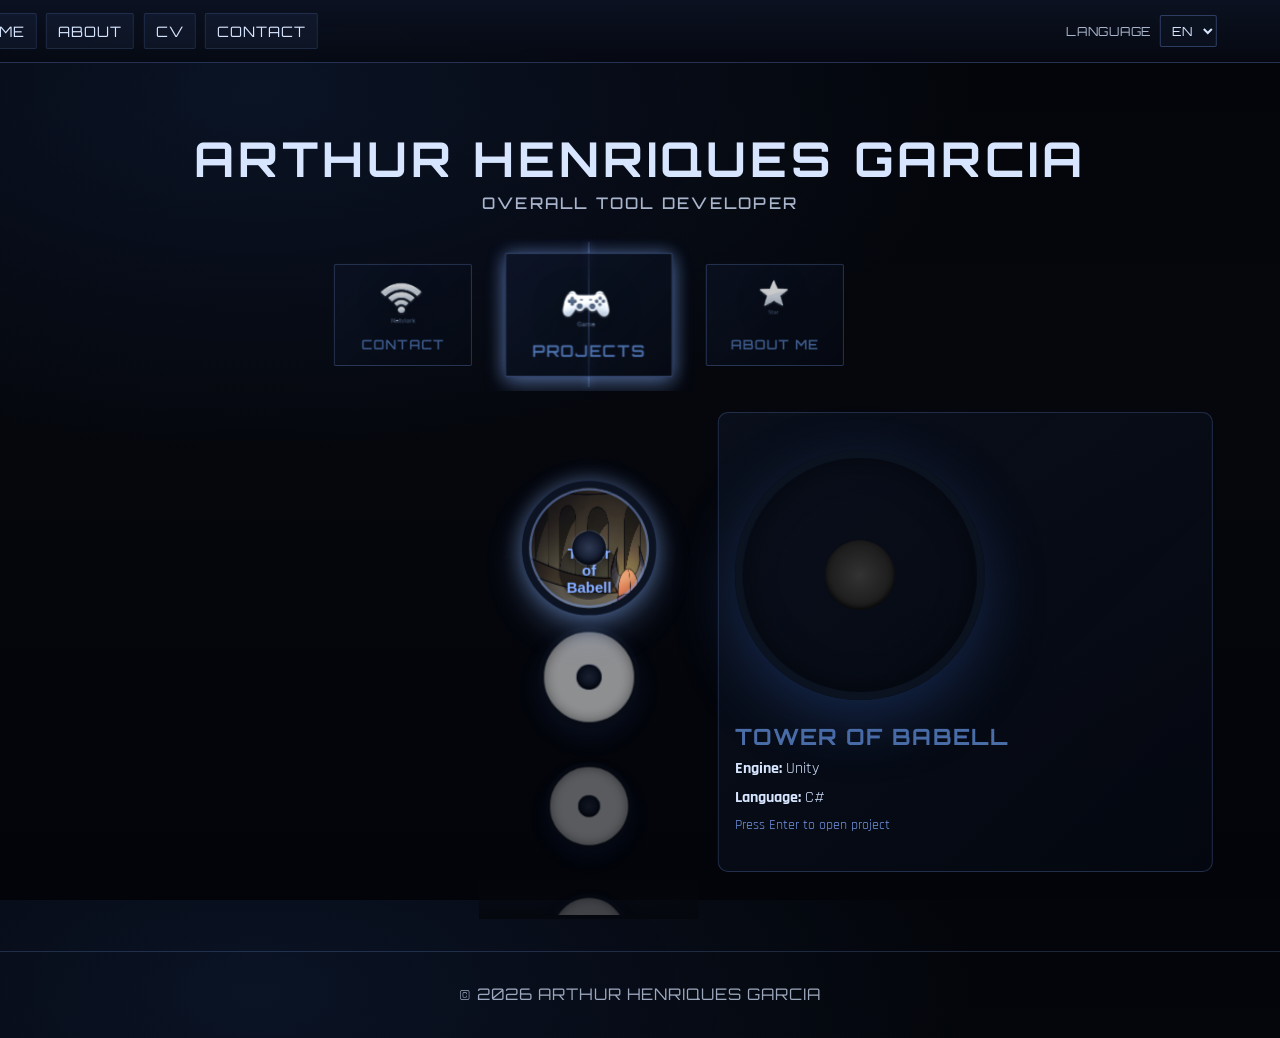
==== Index.html @ 670e203c "Add XMB portfolio site with pages & assets Add initial portfolio site scaffold implementing an XMB-s" ====
<!doctype html>
	<html lang="en">
	<head>
		<meta charset="utf-8">
		<meta name="viewport" content="width=device-width, initial-scale=1">
		<title>Portfolio - Arthur Henriques Garcia</title>
		<link rel="stylesheet" href="styles.css">
	</head>
	<body>
		<nav class="navbar" aria-label="Site menu">
			<div class="nav-container">
				<button class="burger-menu" id="burgerBtn" aria-label="Toggle menu" aria-expanded="false" aria-controls="navMenu">
					<span></span><span></span><span></span>
				</button>
				<ul class="nav-menu" id="navMenu">
					<li><a href="Index.html">Home</a></li>
					<li><a href="about.html">About Me</a></li>
					<li><a href="cv.html">CV</a></li>
					<li><a href="contact.html">Contact</a></li>
				</ul>
			</div>
		</nav>

		<main id="homeView">
			<header class="hero">
				<h1 class="name">Arthur Henriques Garcia</h1>
				<p class="role">Overall Tool developer</p>
			</header>

			<section class="xmb-shell" id="xmbShell" aria-label="XMB Navigation">
				<div class="xmb-ribbon" id="xmbRibbon" role="tablist" aria-label="Main Sections">
					<button id="tab-projects" class="xmb-section-tile" data-section="projects" type="button" role="tab" aria-selected="true" aria-controls="panel-projects" tabindex="0">
						<span class="xmb-icon" aria-hidden="true">
							<img class="xmb-icon-media xmb-icon-media--wide xmb-icon-media--project-left" src="TabIcon/Main/Project%20main.png" alt="">
						</span>
						<span class="xmb-title">Projects</span>
					</button>
					<button id="tab-about" class="xmb-section-tile" data-section="about" type="button" role="tab" aria-selected="false" aria-controls="panel-about" tabindex="-1">
						<span class="xmb-icon" aria-hidden="true">
							<img class="xmb-icon-media" src="TabIcon/Icon/About%20me%20Icon.png" alt="">
						</span>
						<span class="xmb-title">About Me</span>
					</button>
					<button id="tab-cv" class="xmb-section-tile" data-section="cv" type="button" role="tab" aria-selected="false" aria-controls="panel-cv" tabindex="-1">
						<span class="xmb-icon" aria-hidden="true">
							<img class="xmb-icon-media" src="TabIcon/Icon/CV%20icon.png" alt="">
						</span>
						<span class="xmb-title">CV</span>
					</button>
					<button id="tab-contact" class="xmb-section-tile" data-section="contact" type="button" role="tab" aria-selected="false" aria-controls="panel-contact" tabindex="-1">
						<span class="xmb-icon" aria-hidden="true">
							<img class="xmb-icon-media xmb-icon-media--contact-left" src="TabIcon/Icon/Contact%20me%20Icon.png" alt="">
						</span>
						<span class="xmb-title">Contact</span>
					</button>
				</div>

				<div class="xmb-panels" id="xmbPanels">
					<section id="panel-projects" class="xmb-panel" data-panel="projects" role="tabpanel" aria-labelledby="tab-projects" aria-hidden="false">
						<div class="xmb-projects-layout">
							<section class="project-selector" aria-label="Project selector">
								<div class="selector-grid" id="selectorGrid" role="list" aria-label="Project disks">
									<button class="project-selector-box" type="button" role="listitem" tabindex="0" data-project="0" data-name="Tower of Babell" data-img="https://via.placeholder.com/300x300/16a34a/000000?text=Tower+of+Babell" data-engine="Unity" data-language="C#" aria-label="Tower of Babell project" style="background-image:url('Background/M4BO_Startscreen.png');background-size:calc(98% + 5px) 118%;background-repeat:no-repeat;background-position:center;"><span class="box-label">Tower of Babell</span></button>
									<button class="project-selector-box" type="button" role="listitem" tabindex="-1" data-project="1" data-name="Arthurs Playground" data-img="https://via.placeholder.com/300x300/16a34a/000000?text=Playground" data-engine="Unity" data-language="C#" aria-label="Arthurs Playground project" style="background-image:url('https://via.placeholder.com/300x300/16a34a/000000?text=Playground')"><span class="box-label">Arthurs Playground</span></button>
									<button class="project-selector-box" type="button" role="listitem" tabindex="-1" data-project="2" data-name="TowerDefense" data-img="https://via.placeholder.com/300x300/16a34a/000000?text=TowerDefense" data-engine="Unity" data-language="C#" aria-label="TowerDefense project" style="background-image:url('https://via.placeholder.com/300x300/16a34a/000000?text=TowerDefense')"><span class="box-label">TowerDefense</span></button>
									<button class="project-selector-box" type="button" role="listitem" tabindex="-1" data-project="3" data-name="Godot game" data-img="https://via.placeholder.com/300x300/16a34a/000000?text=Godot" data-engine="Godot" data-language="GDScript" aria-label="Godot game project" style="background-image:url('https://via.placeholder.com/300x300/16a34a/000000?text=Godot')"><span class="box-label">Godot game</span></button>
									<button class="project-selector-box" type="button" role="listitem" tabindex="-1" data-project="4" data-name="Small C++ games" data-img="https://via.placeholder.com/300x300/16a34a/000000?text=C++" data-engine="Custom" data-language="C++" aria-label="Small C++ games project" style="background-image:url('https://via.placeholder.com/300x300/16a34a/000000?text=C++')"><span class="box-label">Small C++ games</span></button>
									<button class="project-selector-box" type="button" role="listitem" tabindex="-1" data-project="5" data-name="Fractured" data-img="https://via.placeholder.com/300x300/16a34a/000000?text=Fractured" data-engine="Unity" data-language="C#" aria-label="Fractured project" style="background-image:url('https://via.placeholder.com/300x300/16a34a/000000?text=Fractured')"><span class="box-label">Fractured</span></button>
									<button class="project-selector-box" type="button" role="listitem" tabindex="-1" data-project="6" data-name="Roguelike Action Platformer" data-img="https://via.placeholder.com/300x300/16a34a/000000?text=Roguelike" data-engine="Unity" data-language="C#" aria-label="Roguelike Action Platformer project" style="background-image:url('https://via.placeholder.com/300x300/16a34a/000000?text=Roguelike')"><span class="box-label">Roguelike Platformer</span></button>
									<button class="project-selector-box" type="button" role="listitem" tabindex="-1" data-project="7" data-name="Vertical Slice" data-img="https://via.placeholder.com/300x300/16a34a/000000?text=Vertical+Slice" data-engine="Unity" data-language="C#" aria-label="Vertical Slice project" style="background-image:url('https://via.placeholder.com/300x300/16a34a/000000?text=Vertical+Slice')"><span class="box-label">Vertical Slice</span></button>
								</div>
							</section>

							<div class="main-display" id="mainDisplay" aria-live="polite">
								<div class="display-content" id="displayContent"></div>
							</div>
						</div>
					</section>

					<section id="panel-about" class="xmb-panel" data-panel="about" role="tabpanel" aria-labelledby="tab-about" aria-hidden="true">
						<div class="xmb-page-layout">
							<div class="xmb-page-icon-wrap">
								<img class="xmb-page-icon xmb-page-icon--wide xmb-page-icon--about-left" src="TabIcon/Main/About%20me%20main.png" alt="About Me icon">
							</div>
							<div class="xmb-page-content xmb-info-card panel-scroll" tabindex="-1" data-source="about.html" data-source-root=".about-section">
								<p>Loading About Me…</p>
							</div>
						</div>
					</section>

					<section id="panel-cv" class="xmb-panel" data-panel="cv" role="tabpanel" aria-labelledby="tab-cv" aria-hidden="true">
						<div class="xmb-page-layout">
							<div class="xmb-page-icon-wrap">
								<img class="xmb-page-icon xmb-page-icon--wide" src="TabIcon/Main/CV%20main.png" alt="CV icon">
							</div>
							<div class="xmb-page-content xmb-info-card panel-scroll" tabindex="-1" data-source="cv.html" data-source-root=".cv-section">
								<p>Loading CV…</p>
							</div>
						</div>
					</section>

					<section id="panel-contact" class="xmb-panel" data-panel="contact" role="tabpanel" aria-labelledby="tab-contact" aria-hidden="true">
						<div class="xmb-page-layout">
							<div class="xmb-page-icon-wrap">
								<img class="xmb-page-icon" src="TabIcon/Main/Contact%20me%20main.png" alt="Contact icon">
							</div>
							<div class="xmb-page-content xmb-info-card panel-scroll" tabindex="-1" data-source="contact.html" data-source-root=".contact-section">
								<p>Loading Contact…</p>
							</div>
						</div>
					</section>
				</div>
			</section>

			<div id="xmbLive" class="sr-only" aria-live="polite"></div>
		</main>

		<footer class="footer">© <span id="year"></span> Arthur Henriques Garcia</footer>

		<noscript>
			<style>
				.xmb-panel{display:block!important;opacity:1!important;transform:none!important}
			</style>
		</noscript>

		<script src="js/site-shell.js"></script>
		<script src="xmb.js"></script>
	</body>
	</html>
---- styles.css ----
@import url('https://fonts.googleapis.com/css2?family=Orbitron:wght@500;600;700&family=Rajdhani:wght@400;500;600;700&display=swap');

:root{
	--xmb-bg:#05070d;
	--xmb-card:#0b1220;
	--xmb-accent:#4b6ea8;
	--xmb-accent-2:#81a8ff;
	--xmb-text:#d7e5ff;
	--xmb-text-dim:rgba(215,229,255,0.78);
	--xmb-font-family:'Rajdhani', 'Segoe UI', Tahoma, Verdana, sans-serif;
	--xmb-display-font:'Orbitron', 'Rajdhani', 'Segoe UI', Tahoma, Verdana, sans-serif;

	--xmb-space-1:0.4rem;
	--xmb-space-2:0.75rem;
	--xmb-space-3:1rem;
	--xmb-space-4:1.5rem;
	--xmb-space-5:2rem;

	--xmb-duration-fast:180ms;
	--xmb-duration:360ms;
	--xmb-duration-slow:440ms;
	--xmb-ease:cubic-bezier(0.22, 0.61, 0.36, 1);

	--xmb-scale-idle:0.9;
	--xmb-scale-near:0.98;
	--xmb-scale-focus:1.12;
	--xmb-project-scale-idle:0.88;
	--xmb-project-scale-near:0.98;
	--xmb-project-scale-focus:1.2;

	--xmb-ribbon-item:150px;
	--xmb-ribbon-edge:24%;
	--xmb-project-size:112px;
	--xmb-project-column:220px;
	--xmb-project-gap:0.6rem;
	--xmb-edge-fade-size:44px;
}

*{box-sizing:border-box}
html,body{height:100%}
body{
	margin:0;
	font-family:var(--xmb-font-family);
	background:radial-gradient(1200px 600px at 20% 10%, rgba(34,64,122,0.24), transparent 60%), linear-gradient(180deg,#03050a 0%, #05070d 45%, #02040a 100%);
	color:var(--xmb-text);
	-webkit-font-smoothing:antialiased;
	padding-top:96px;
}

.sr-only{
	position:absolute;
	width:1px;
	height:1px;
	padding:0;
	margin:-1px;
	overflow:hidden;
	clip:rect(0,0,0,0);
	white-space:nowrap;
	border:0;
}

.navbar{
	position:fixed;
	top:0;
	left:0;
	right:0;
	z-index:1000;
	background:linear-gradient(180deg, rgba(12,18,34,0.96), rgba(6,9,18,0.92));
	backdrop-filter:blur(6px);
	border-bottom:1px solid rgba(129,168,255,0.22);
}
.nav-container{
	max-width:1200px;
	margin:0 auto;
	padding:0.8rem 1rem;
	display:flex;
	align-items:center;
	justify-content:space-between;
	gap:var(--xmb-space-3);
}
.burger-menu{
	display:none;
	flex-direction:column;
	gap:0.3rem;
	padding:0.45rem;
	border:none;
	background:transparent;
	cursor:pointer;
}
.burger-menu span{
	width:25px;
	height:2px;
	background:var(--xmb-accent);
	transition:transform var(--xmb-duration-fast) var(--xmb-ease), opacity var(--xmb-duration-fast) var(--xmb-ease);
}
.burger-menu.active span:nth-child(1){transform:translateY(7px) rotate(45deg)}
.burger-menu.active span:nth-child(2){opacity:0}
.burger-menu.active span:nth-child(3){transform:translateY(-7px) rotate(-45deg)}

.nav-menu{
	list-style:none;
	display:flex;
	gap:0.6rem;
	margin:0;
	padding:0;
}
.nav-menu a{
	display:inline-flex;
	align-items:center;
	text-decoration:none;
	color:var(--xmb-text);
	font-family:var(--xmb-display-font);
	letter-spacing:0.06em;
	text-transform:uppercase;
	padding:0.5rem 0.7rem;
	border:1px solid rgba(129,168,255,0.15);
	background:rgba(75,110,168,0.1);
	border-radius:2px;
	font-size:0.9rem;
	transition:transform var(--xmb-duration-fast) var(--xmb-ease), box-shadow var(--xmb-duration-fast) var(--xmb-ease), background var(--xmb-duration-fast) var(--xmb-ease);
}

.language-switcher{
	display:inline-flex;
	align-items:center;
	gap:0.45rem;
	margin-left:auto;
}
.language-switcher-label{
	font-family:var(--xmb-display-font);
	letter-spacing:0.06em;
	text-transform:uppercase;
	font-size:0.78rem;
	color:var(--xmb-text-dim);
}
.language-switcher-select{
	font-family:var(--xmb-display-font);
	font-size:0.78rem;
	letter-spacing:0.04em;
	text-transform:uppercase;
	color:var(--xmb-text);
	background:rgba(11,18,32,0.92);
	border:1px solid rgba(129,168,255,0.3);
	border-radius:2px;
	padding:0.38rem 0.45rem;
	outline:none;
}
.language-switcher-select:focus{
	border-color:rgba(129,168,255,0.7);
	box-shadow:0 0 0 2px rgba(129,168,255,0.25);
}
.nav-menu a:hover{
	background:rgba(75,110,168,0.28);
	box-shadow:0 0 10px rgba(129,168,255,0.35);
	transform:translateY(-1px);
}

.hero{
	text-align:center;
	padding:2rem 1rem 1.6rem;
}
.name{
	font-family:var(--xmb-display-font);
	font-size:3rem;
	letter-spacing:0.08em;
	text-transform:uppercase;
	margin:0 0 0.25rem;
}
.role{
	margin:0;
	color:var(--xmb-text-dim);
	font-family:var(--xmb-display-font);
	font-weight:500;
	letter-spacing:0.14em;
	text-transform:uppercase;
}

.xmb-shell{
	max-width:1200px;
	margin:0 auto;
	padding:0 var(--xmb-space-4) var(--xmb-space-5);
}

.xmb-ribbon{
	position:relative;
	overflow:hidden;
	overflow-y:hidden;
	padding:0;
	height:152px;
	margin:0 0 1rem;
}
.xmb-ribbon::before{
	content:'';
	position:absolute;
	left:50%;
	top:0.2rem;
	bottom:0.2rem;
	width:2px;
	transform:translateX(-50%);
	background:linear-gradient(to bottom, rgba(129,168,255,0.18), rgba(129,168,255,0.95), rgba(129,168,255,0.18));
	box-shadow:0 0 10px rgba(129,168,255,0.4);
	pointer-events:none;
	z-index:1;
}
.xmb-ribbon::-webkit-scrollbar{height:0}

.xmb-section-tile{
	position:absolute;
	left:50%;
	top:50%;
	width:var(--xmb-ribbon-item);
	transform:translate(-50%, -50%) translateX(var(--xmb-ribbon-x, 0px)) scale(var(--xmb-ribbon-scale, var(--xmb-scale-idle)));
	padding:0.9rem 0.75rem;
	border:1px solid rgba(129,168,255,0.35);
	border-radius:2px;
	background:linear-gradient(135deg, rgba(13,21,39,0.82), rgba(7,11,22,0.72));
	color:var(--xmb-text);
	display:flex;
	flex-direction:column;
	align-items:center;
	gap:0.4rem;
	cursor:pointer;
	opacity:0.86;
	transition:transform var(--xmb-duration) var(--xmb-ease), box-shadow var(--xmb-duration) var(--xmb-ease), opacity var(--xmb-duration) var(--xmb-ease), filter var(--xmb-duration) var(--xmb-ease);
	will-change:transform, opacity;
	z-index:var(--xmb-ribbon-z, 2);
}
.xmb-section-tile.is-near{--xmb-ribbon-scale:var(--xmb-scale-near);opacity:0.95}
.xmb-section-tile.is-focused{
	--xmb-ribbon-scale:var(--xmb-scale-focus);
	opacity:1;
	filter:brightness(1.06);
	box-shadow:0 8px 20px rgba(129,168,255,0.3), 0 0 16px rgba(129,168,255,0.45);
}
.xmb-icon{
	width:80px;
	height:56px;
	display:flex;
	align-items:center;
	justify-content:center;
	line-height:1;
	flex-shrink:0;
}
.xmb-icon-media{
	max-width:100%;
	max-height:100%;
	width:auto;
	height:auto;
	display:block;
	margin:0 auto;
	object-fit:contain;
	object-position:center;
	filter:drop-shadow(0 6px 14px rgba(0,0,0,0.28));
}
.xmb-icon-media--wide{
	width:100%;
	max-height:52px;
}
.xmb-icon-media--project-left{
	transform:translateX(5px);
}
.xmb-icon-media--contact-left{
	transform:translateX(-8.5px);
}
.xmb-icon-fallback{
	font-size:2rem;
	text-shadow:0 0 14px rgba(129,168,255,0.34);
}
.xmb-title{
	font-family:var(--xmb-display-font);
	font-size:0.9rem;
	color:var(--xmb-accent);
	font-weight:600;
	letter-spacing:0.08em;
	text-transform:uppercase;
}

/* High-contrast keyboard ring for accessibility */
.xmb-section-tile:focus-visible,
.project-selector-box:focus-visible,
.xmb-action:focus-visible{
	outline:2px solid var(--xmb-accent-2);
	outline-offset:2px;
}

.xmb-panels{position:relative;min-height:440px}
.xmb-panel{
	display:block;
	opacity:1;
	transform:translateY(0);
	transition:opacity var(--xmb-duration-slow) var(--xmb-ease), transform var(--xmb-duration-slow) var(--xmb-ease);
}

/* JS-enabled mode: only active panel visible; no-JS keeps stacked flow */
body.js-enabled .xmb-panel{
	display:none;
	opacity:0;
	transform:translateY(10px);
	pointer-events:none;
}
body.js-enabled .xmb-panel.is-active{
	display:block;
	opacity:1;
	transform:translateY(0);
	pointer-events:auto;
}

.xmb-projects-layout{
	display:grid;
	grid-template-columns:minmax(320px, 1fr) var(--xmb-project-column) minmax(320px, 1fr);
	align-items:start;
	gap:1.2rem;
	padding-top:0.35rem;
}

.project-selector{
	grid-column:2;
	width:var(--xmb-project-column);
	max-width:var(--xmb-project-column);
	min-width:var(--xmb-project-column);
	overflow:hidden;
	padding:0.2rem 0;
	position:relative;
}
.selector-grid{
	display:flex;
	flex-direction:column;
	gap:var(--xmb-project-gap);
	height:500px;
	overflow-y:auto;
	overflow-x:hidden;
	scrollbar-width:none;
	scroll-behavior:smooth;
	padding:35% 0.4rem;
}
.selector-grid::-webkit-scrollbar{width:0}

/* Edge fade cues: hidden at boundaries by JS class toggles */
.project-selector::before,
.project-selector::after{
	content:'';
	position:absolute;
	left:0;
	right:0;
	height:var(--xmb-edge-fade-size);
	pointer-events:none;
	z-index:4;
	opacity:1;
	transition:opacity var(--xmb-duration-fast) var(--xmb-ease);
}
.project-selector::before{
	top:0;
	background:linear-gradient(to bottom, rgba(5,7,13,0.95), rgba(5,7,13,0));
}
.project-selector::after{
	bottom:0;
	background:linear-gradient(to top, rgba(5,7,13,0.95), rgba(5,7,13,0));
}
.project-selector.at-start::before{opacity:0}
.project-selector.at-end::after{opacity:0}

.project-selector-box{
	width:var(--xmb-project-size);
	height:var(--xmb-project-size);
	aspect-ratio:1 / 1;
	flex:0 0 var(--xmb-project-size);
	border:6px solid #0b1220;
	border-radius:50%;
	align-self:center;
	background-size:cover;
	background-position:center;
	cursor:pointer;
	transform:translate3d(var(--xmb-shift-x, 0), var(--xmb-shift-y, 0), 0) scale(var(--xmb-scale, var(--xmb-project-scale-idle)));
	filter:brightness(var(--xmb-brightness, 0.84));
	opacity:0.95;
	box-shadow:0 12px 28px rgba(50,88,170,0.22), inset 0 0 14px rgba(0,0,0,0.45);
	position:relative;
	overflow:hidden;
	transition:transform var(--xmb-duration) var(--xmb-ease), box-shadow var(--xmb-duration) var(--xmb-ease), filter var(--xmb-duration) var(--xmb-ease), opacity var(--xmb-duration) var(--xmb-ease);
	will-change:transform, opacity;
}
.project-selector-box.is-near{
	--xmb-scale:var(--xmb-project-scale-near);
	--xmb-brightness:0.95;
}
.project-selector-box.is-focused{
	--xmb-scale:var(--xmb-project-scale-focus);
	--xmb-brightness:1.08;
	opacity:1;
	box-shadow:0 14px 30px rgba(129,168,255,0.3), 0 0 18px rgba(129,168,255,0.45), inset 0 0 0 2px rgba(129,168,255,0.45), inset 0 0 14px rgba(0,0,0,0.4);
	z-index:3;
}
.project-selector-box::before{
	content:'';
	position:absolute;
	inset:0;
	background:rgba(75,110,168,0.22);
	opacity:0;
	transition:opacity var(--xmb-duration-fast) var(--xmb-ease);
}
.project-selector-box.is-focused::before{opacity:0.42}
.project-selector-box::after{
	content:'';
	position:absolute;
	left:50%;
	top:50%;
	transform:translate(-50%, -50%);
	width:28%;
	height:28%;
	border-radius:50%;
	background:radial-gradient(circle,#2c364d 0%,#0f1628 65%,#070c18 100%);
	box-shadow:inset 0 -2px 4px rgba(0,0,0,0.75), 0 0 0 1px rgba(129,168,255,0.2);
	z-index:2;
	pointer-events:none;
}
.box-label{
	position:absolute;
	left:50%;
	bottom:0.45rem;
	transform:translateX(-50%);
	font-size:0.78rem;
	font-weight:600;
	padding:0.15rem 0.4rem;
	color:var(--xmb-accent-2);
	background:rgba(3,6,12,0.45);
	border-radius:999px;
	text-shadow:0 1px 5px rgba(0,0,0,0.9);
	opacity:0;
	transition:opacity var(--xmb-duration-fast) var(--xmb-ease);
	pointer-events:none;
}
.project-selector-box.is-focused .box-label{opacity:1}

.main-display{
	grid-column:3;
	justify-self:start;
	width:100%;
	display:flex;
	align-items:center;
	justify-content:center;
	min-height:460px;
	background:linear-gradient(135deg, rgba(11,18,32,0.78), rgba(6,10,20,0.6));
	border:1px solid rgba(129,168,255,0.22);
	border-radius:10px;
	padding:1rem;
}
.display-content{
	opacity:0;
	transition:opacity var(--xmb-duration-fast) var(--xmb-ease);
}
.display-content.show{opacity:1}

.cd-container{display:flex;justify-content:center;align-items:center;perspective:900px}
.cd-layout{display:flex;align-items:center;gap:1.4rem;flex-wrap:wrap}
.cd{
	width:250px;
	height:250px;
	border-radius:50%;
	background-size:cover;
	background-position:center;
	border:8px solid #0b1220;
	box-shadow:0 20px 60px rgba(50,88,170,0.35), inset 0 0 30px rgba(0,0,0,0.5);
	animation:diskSpinHorizontal 5.2s linear infinite;
	cursor:pointer;
	position:relative;
	transform-style:preserve-3d;
	will-change:transform;
}
.cd::after{
	content:'';
	position:absolute;
	inset:50%;
	transform:translate(-50%,-50%);
	width:70px;
	height:70px;
	border-radius:50%;
	background:radial-gradient(circle,#333 0%,#111 100%);
	box-shadow:inset 0 -2px 5px rgba(0,0,0,0.8);
}
.cd-label{margin:0;font-size:1.4rem;color:var(--xmb-accent);font-weight:700}
.cd-label{font-family:var(--xmb-display-font);letter-spacing:0.06em;text-transform:uppercase}
.cd-meta{display:flex;flex-direction:column;gap:0.5rem;min-width:220px}
.cd-detail{margin:0;color:var(--xmb-text);font-size:1rem}
.cd-hint{margin:0;color:rgba(129,168,255,0.88);font-size:0.9rem}

@keyframes diskSpinHorizontal{
	0%{transform:translateY(0) rotateX(10deg) rotateY(0deg) translateZ(6px)}
	25%{transform:translateY(-6px) rotateX(10deg) rotateY(90deg) translateZ(12px)}
	50%{transform:translateY(0) rotateX(10deg) rotateY(180deg) translateZ(6px)}
	75%{transform:translateY(-6px) rotateX(10deg) rotateY(270deg) translateZ(12px)}
	100%{transform:translateY(0) rotateX(10deg) rotateY(360deg) translateZ(6px)}
}

.xmb-info-card{
	background:linear-gradient(135deg, rgba(11,18,32,0.82), rgba(6,10,20,0.72));
	border:1px solid rgba(129,168,255,0.3);
	border-radius:4px;
	padding:var(--xmb-space-5);
	max-width:780px;
	max-height:62vh;
	margin:0 auto;
	overflow-y:auto;
	scroll-behavior:smooth;
}
.xmb-info-card::-webkit-scrollbar{width:0}
.xmb-info-card h1,
.xmb-info-card h2,
.xmb-info-card h3,
.xmb-info-card h4{
	font-family:var(--xmb-display-font);
	letter-spacing:0.05em;
	text-transform:uppercase;
}
.xmb-info-card h2{margin:0 0 0.8rem;color:var(--xmb-accent)}
.xmb-info-card p{margin:0 0 1rem;line-height:1.7;color:rgba(215,229,255,0.9)}
.xmb-page-layout{
	display:grid;
	grid-template-columns:minmax(0,1fr) 140px minmax(0,1fr);
	align-items:start;
	gap:1.2rem;
	max-width:1200px;
	margin:0 auto;
}
.xmb-page-icon-wrap{
	grid-column:2;
	flex:0 0 140px;
	display:flex;
	justify-content:center;
	align-items:center;
	padding-top:0;
}
.xmb-page-icon{
	width:148px;
	height:118px;
	display:block;
	margin:0 auto;
	border-radius:28px;
	border:4px solid rgba(11,18,32,0.95);
	object-fit:contain;
	object-position:center;
	box-shadow:0 14px 30px rgba(129,168,255,0.3), inset 0 0 0 2px rgba(129,168,255,0.35);
	background:#0b1220;
	padding:0.45rem;
}
.xmb-page-icon--wide{
	width:164px;
}
.xmb-page-icon--about-left{
	transform:translateX(-12.5px);
}
.xmb-page-content{
	grid-column:3;
	justify-self:start;
	width:min(100%, 780px);
	max-height:68vh;
}
.xmb-page-content table{width:100%}
.xmb-page-content h1,
.xmb-page-content h2,
.xmb-page-content h3{color:var(--xmb-accent)}
.xmb-page-content .page-title{
	margin:0 0 0.8rem;
	color:var(--xmb-accent-2);
	font-family:var(--xmb-display-font);
	font-size:1.85rem;
	letter-spacing:0.06em;
	text-transform:uppercase;
}
.xmb-page-content .section-subtitle{
	margin:1.6rem 0 0.65rem;
	color:var(--xmb-accent);
	font-family:var(--xmb-display-font);
	font-size:0.95rem;
	letter-spacing:0.07em;
	text-transform:uppercase;
}
.xmb-page-content .contact-form{
	display:flex;
	flex-direction:column;
	gap:0.8rem;
	margin-top:0.5rem;
}
.xmb-page-content .form-field{
	width:100%;
	padding:0.75rem;
	border-radius:6px;
	border:1px solid rgba(129,168,255,0.45);
	background:rgba(255,255,255,0.06);
	color:var(--xmb-text);
	font-family:var(--xmb-font-family);
	font-size:0.95rem;
}
.xmb-page-content .form-field::placeholder{color:rgba(215,229,255,0.62)}
.xmb-page-content .form-field:focus-visible{outline:2px solid var(--xmb-accent-2);outline-offset:2px}
.xmb-page-content .form-field--textarea{resize:vertical;min-height:118px}
.xmb-page-content .btn-primary,
.xmb-page-content .btn-secondary{
	display:inline-flex;
	align-items:center;
	justify-content:center;
	text-decoration:none;
	padding:0.7rem 1.05rem;
	border-radius:6px;
	font-family:var(--xmb-display-font);
	letter-spacing:0.06em;
	text-transform:uppercase;
	font-weight:600;
	cursor:pointer;
	transition:transform var(--xmb-duration-fast) var(--xmb-ease), box-shadow var(--xmb-duration-fast) var(--xmb-ease), opacity var(--xmb-duration-fast) var(--xmb-ease);
}
.xmb-page-content .btn-primary{
	border:none;
	color:#041225;
	background:linear-gradient(135deg,var(--xmb-accent),var(--xmb-accent-2));
}
.xmb-page-content .btn-secondary{
	border:1px solid rgba(129,168,255,0.42);
	background:rgba(75,110,168,0.2);
	color:var(--xmb-text);
}
.xmb-page-content .btn-primary:hover,
.xmb-page-content .btn-secondary:hover{
	opacity:0.92;
	transform:translateY(-1px);
	box-shadow:0 0 12px rgba(129,168,255,0.35);
}
.xmb-page-content .section-actions{margin-top:1.3rem}
.xmb-page-content .contact-links a,
.xmb-page-content .contact-content a{color:var(--xmb-accent-2)}
.xmb-action{
	display:inline-flex;
	align-items:center;
	text-decoration:none;
	font-family:var(--xmb-display-font);
	letter-spacing:0.08em;
	text-transform:uppercase;
	padding:0.65rem 1rem;
	border-radius:2px;
	background:rgba(75,110,168,0.2);
	border:1px solid rgba(129,168,255,0.35);
	color:var(--xmb-text);
	transition:transform var(--xmb-duration-fast) var(--xmb-ease), box-shadow var(--xmb-duration-fast) var(--xmb-ease), background var(--xmb-duration-fast) var(--xmb-ease);
}
.xmb-action:hover{
	background:rgba(75,110,168,0.35);
	box-shadow:0 0 12px rgba(129,168,255,0.35);
	transform:translateY(-1px);
}

.footer{
	text-align:center;
	padding:var(--xmb-space-5) var(--xmb-space-4);
	color:rgba(215,229,255,0.72);
	font-family:var(--xmb-display-font);
	letter-spacing:0.06em;
	text-transform:uppercase;
	border-top:1px solid rgba(129,168,255,0.2);
}

/* Desktop >=1200 */
@media (min-width:1200px){
	.nav-container,
	.xmb-shell{
		max-width:1360px;
	}
	.nav-container,
	.xmb-shell{
		transform:translateX(clamp(-5.8rem, -4vw, -2.8rem));
	}
	.nav-container{
		padding-left:0.75rem;
		padding-right:0.75rem;
	}
	.xmb-shell{
		padding-left:var(--xmb-space-3);
		padding-right:var(--xmb-space-3);
	}
	.xmb-ribbon{--xmb-ribbon-edge:22%}
}

/* Tablet 768-1199 */
@media (min-width:768px) and (max-width:1199px){
	:root{
		--xmb-ribbon-item:132px;
		--xmb-project-size:100px;
		--xmb-project-column:200px;
	}
	.xmb-ribbon{--xmb-ribbon-edge:15%}
	.main-display{min-height:390px}
	.cd{width:210px;height:210px}
}

/* Mobile <768 */
@media (max-width:767px){
	:root{
		--xmb-ribbon-item:112px;
		--xmb-project-size:86px;
		--xmb-project-column:170px;
	}
	body{padding-top:74px}
	.burger-menu{display:flex}
	.nav-menu{
		position:absolute;
		top:100%;
		left:0;
		right:0;
		background:rgba(6,9,18,0.98);
		border-bottom:1px solid rgba(129,168,255,0.22);
		padding:0.8rem;
		flex-direction:column;
		display:none;
	}
	.nav-menu.active{display:flex}

	.name{font-size:2.1rem}
	.xmb-shell{padding-left:var(--xmb-space-3);padding-right:var(--xmb-space-3)}
	.xmb-ribbon{
		display:flex;
		justify-content:flex-start;
		gap:0.8rem;
		overflow-x:auto;
		overflow-y:hidden;
		scroll-snap-type:x proximity;
		scrollbar-width:none;
		padding:0.8rem var(--xmb-ribbon-edge);
		height:auto;
		-webkit-overflow-scrolling:touch;
	}
	.xmb-ribbon::before{top:0.1rem;bottom:0.1rem}
	.xmb-section-tile{
		position:static;
		left:auto;
		top:auto;
		flex:0 0 var(--xmb-ribbon-item);
		scroll-snap-align:center;
		transform:scale(var(--xmb-ribbon-scale, var(--xmb-scale-idle)));
		z-index:auto;
	}
	.xmb-ribbon{--xmb-ribbon-edge:8%}
	.xmb-projects-layout{
		grid-template-columns:minmax(0, 1fr);
		justify-items:center;
		gap:0.8rem;
	}
	.project-selector{
		grid-column:1;
		width:100%;
		max-width:var(--xmb-project-column);
		min-width:0;
		margin:0 auto;
	}
	.selector-grid{
		height:340px;
		padding:20% 0.4rem;
	}
	.main-display{
		grid-column:1;
		justify-self:center;
		width:100%;
		min-height:320px;
	}
	.cd{width:150px;height:150px}
	.cd-meta{min-width:0}
	.cd-label{font-size:1.05rem}
	.cd-detail,.cd-hint{font-size:0.82rem}
	.xmb-info-card{padding:var(--xmb-space-4)}
	.xmb-page-layout{display:flex;flex-direction:column;align-items:center;gap:0.75rem}
	.xmb-icon{width:66px;height:46px}
	.xmb-icon-fallback{font-size:1.7rem}
	.xmb-page-icon,
	.xmb-page-icon--wide{width:124px;height:96px}
}

/* Very small screens: collapse to horizontal swipeable disk row */
@media (max-width:399px){
	:root{
		--xmb-ribbon-item:102px;
		--xmb-project-size:74px;
		--xmb-project-column:100%;
	}
	.xmb-projects-layout{
		grid-template-columns:minmax(0, 1fr);
		gap:0.75rem;
	}
	.project-selector{width:100%;min-width:0;padding:0.25rem 0.2rem 0.1rem}
	.selector-grid{
		flex-direction:row;
		height:auto;
		overflow-x:auto;
		overflow-y:hidden;
		padding:0.25rem 16%;
		align-items:center;
		justify-content:flex-start;
	}
	.project-selector::before,
	.project-selector::after{display:none}
	.main-display{
		grid-column:1;
		justify-self:center;
		min-height:250px;
	}
	.cd{width:126px;height:126px}
	.cd-layout{gap:0.75rem}
	.cd-label{font-size:0.95rem}
	.cd-detail,.cd-hint{font-size:0.75rem}
}

/* Respect reduced motion preference */
@media (prefers-reduced-motion: reduce){
	:root{
		--xmb-duration-fast:1ms;
		--xmb-duration:1ms;
		--xmb-duration-slow:1ms;
	}
	*{
		animation-duration:1ms !important;
		animation-iteration-count:1 !important;
		transition-duration:1ms !important;
		scroll-behavior:auto !important;
	}
}
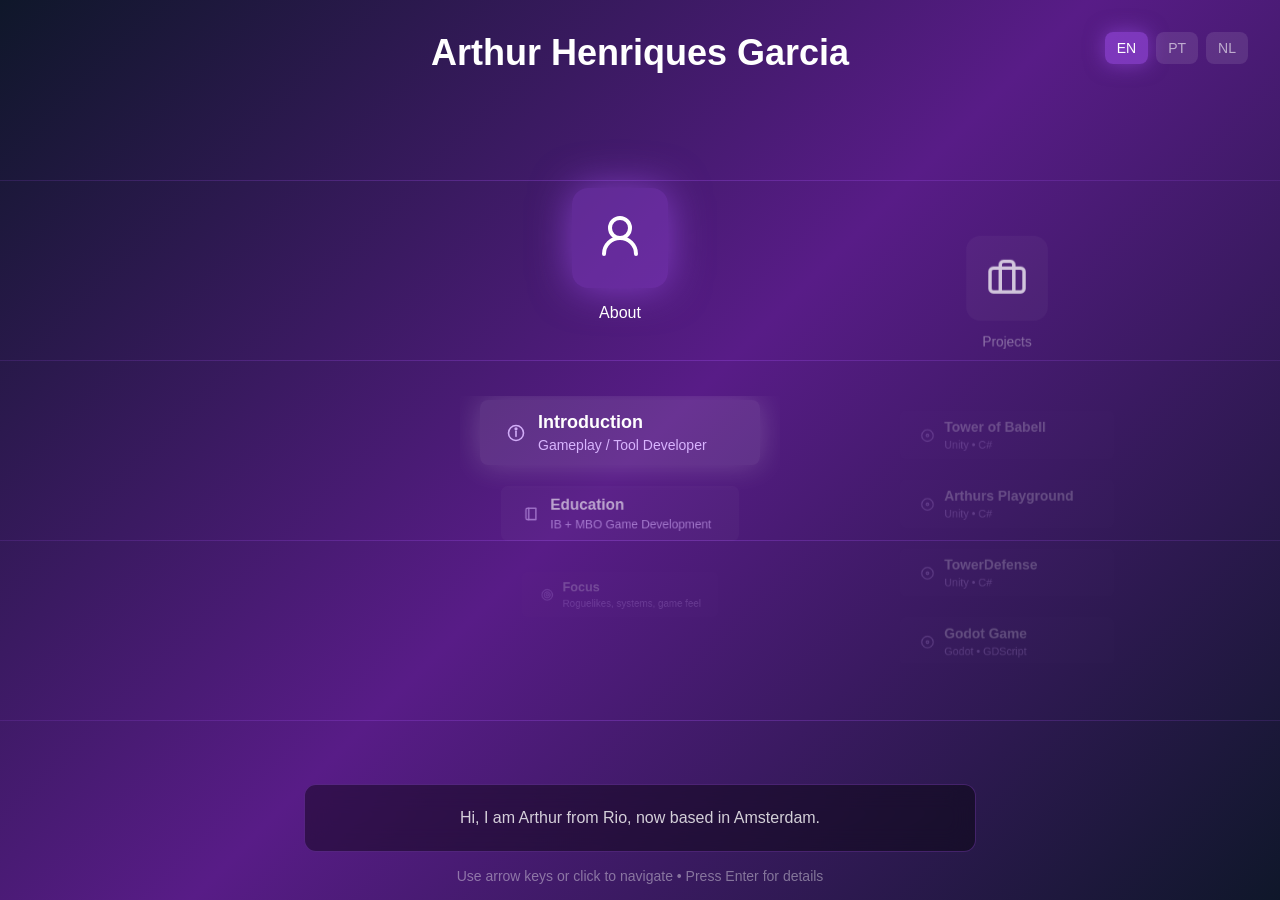
==== commit 4e482333: "Replace site with XMB portfolio skeleton Rewrite Index.html to a simplified XMB portfolio shell and " ====
--- a/Index.html
+++ b/Index.html
@@ -1,130 +1,77 @@
+<!DOCTYPE html>
+<html lang="en">
+<head>
+    <meta charset="UTF-8">
+    <meta name="viewport" content="width=device-width, initial-scale=1.0">
+    <title>XMB Portfolio</title>
+    <link rel="stylesheet" href="xmb-portfolio.css">
+</head>
+<body>
+    <!-- Wave background -->
+    <div class="wave-container">
+        <div class="wave"></div>
+        <div class="wave"></div>
+        <div class="wave"></div>
+        <div class="wave"></div>
+        <div class="wave"></div>
+    </div>
 
-	<!doctype html>
-	<html lang="en">
-	<head>
-		<meta charset="utf-8">
-		<meta name="viewport" content="width=device-width, initial-scale=1">
-		<title>Portfolio - Arthur Henriques Garcia</title>
-		<link rel="stylesheet" href="styles.css">
-	</head>
-	<body>
-		<nav class="navbar" aria-label="Site menu">
-			<div class="nav-container">
-				<button class="burger-menu" id="burgerBtn" aria-label="Toggle menu" aria-expanded="false" aria-controls="navMenu">
-					<span></span><span></span><span></span>
-				</button>
-				<ul class="nav-menu" id="navMenu">
-					<li><a href="Index.html">Home</a></li>
-					<li><a href="about.html">About Me</a></li>
-					<li><a href="cv.html">CV</a></li>
-					<li><a href="contact.html">Contact</a></li>
-				</ul>
-			</div>
-		</nav>
+    <!-- Header -->
+    <div class="header">
+        <h1 id="headerName">Arthur Henriques Garcia</h1>
+    </div>
 
-		<main id="homeView">
-			<header class="hero">
-				<h1 class="name">Arthur Henriques Garcia</h1>
-				<p class="role">Overall Tool developer</p>
-			</header>
+    <!-- Language switcher -->
+    <div class="language-switcher">
+        <button class="lang-btn active" onclick="changeLanguage('en')" data-lang="en">EN</button>
+        <button class="lang-btn" onclick="changeLanguage('pt')" data-lang="pt">PT</button>
+        <button class="lang-btn" onclick="changeLanguage('nl')" data-lang="nl">NL</button>
+    </div>
 
-			<section class="xmb-shell" id="xmbShell" aria-label="XMB Navigation">
-				<div class="xmb-ribbon" id="xmbRibbon" role="tablist" aria-label="Main Sections">
-					<button id="tab-projects" class="xmb-section-tile" data-section="projects" type="button" role="tab" aria-selected="true" aria-controls="panel-projects" tabindex="0">
-						<span class="xmb-icon" aria-hidden="true">
-							<img class="xmb-icon-media xmb-icon-media--wide xmb-icon-media--project-left" src="TabIcon/Main/Project%20main.png" alt="">
-						</span>
-						<span class="xmb-title">Projects</span>
-					</button>
-					<button id="tab-about" class="xmb-section-tile" data-section="about" type="button" role="tab" aria-selected="false" aria-controls="panel-about" tabindex="-1">
-						<span class="xmb-icon" aria-hidden="true">
-							<img class="xmb-icon-media" src="TabIcon/Icon/About%20me%20Icon.png" alt="">
-						</span>
-						<span class="xmb-title">About Me</span>
-					</button>
-					<button id="tab-cv" class="xmb-section-tile" data-section="cv" type="button" role="tab" aria-selected="false" aria-controls="panel-cv" tabindex="-1">
-						<span class="xmb-icon" aria-hidden="true">
-							<img class="xmb-icon-media" src="TabIcon/Icon/CV%20icon.png" alt="">
-						</span>
-						<span class="xmb-title">CV</span>
-					</button>
-					<button id="tab-contact" class="xmb-section-tile" data-section="contact" type="button" role="tab" aria-selected="false" aria-controls="panel-contact" tabindex="-1">
-						<span class="xmb-icon" aria-hidden="true">
-							<img class="xmb-icon-media xmb-icon-media--contact-left" src="TabIcon/Icon/Contact%20me%20Icon.png" alt="">
-						</span>
-						<span class="xmb-title">Contact</span>
-					</button>
-				</div>
+    <!-- Main XMB Interface -->
+    <div class="xmb-container" id="xmbContainer">
+        <div class="categories-wrapper" id="categoriesWrapper">
+            <!-- Categories will be generated here -->
+        </div>
 
-				<div class="xmb-panels" id="xmbPanels">
-					<section id="panel-projects" class="xmb-panel" data-panel="projects" role="tabpanel" aria-labelledby="tab-projects" aria-hidden="false">
-						<div class="xmb-projects-layout">
-							<section class="project-selector" aria-label="Project selector">
-								<div class="selector-grid" id="selectorGrid" role="list" aria-label="Project disks">
-									<button class="project-selector-box" type="button" role="listitem" tabindex="0" data-project="0" data-name="Tower of Babell" data-img="https://via.placeholder.com/300x300/16a34a/000000?text=Tower+of+Babell" data-engine="Unity" data-language="C#" aria-label="Tower of Babell project" style="background-image:url('Background/M4BO_Startscreen.png');background-size:calc(98% + 5px) 118%;background-repeat:no-repeat;background-position:center;"><span class="box-label">Tower of Babell</span></button>
-									<button class="project-selector-box" type="button" role="listitem" tabindex="-1" data-project="1" data-name="Arthurs Playground" data-img="https://via.placeholder.com/300x300/16a34a/000000?text=Playground" data-engine="Unity" data-language="C#" aria-label="Arthurs Playground project" style="background-image:url('https://via.placeholder.com/300x300/16a34a/000000?text=Playground')"><span class="box-label">Arthurs Playground</span></button>
-									<button class="project-selector-box" type="button" role="listitem" tabindex="-1" data-project="2" data-name="TowerDefense" data-img="https://via.placeholder.com/300x300/16a34a/000000?text=TowerDefense" data-engine="Unity" data-language="C#" aria-label="TowerDefense project" style="background-image:url('https://via.placeholder.com/300x300/16a34a/000000?text=TowerDefense')"><span class="box-label">TowerDefense</span></button>
-									<button class="project-selector-box" type="button" role="listitem" tabindex="-1" data-project="3" data-name="Godot game" data-img="https://via.placeholder.com/300x300/16a34a/000000?text=Godot" data-engine="Godot" data-language="GDScript" aria-label="Godot game project" style="background-image:url('https://via.placeholder.com/300x300/16a34a/000000?text=Godot')"><span class="box-label">Godot game</span></button>
-									<button class="project-selector-box" type="button" role="listitem" tabindex="-1" data-project="4" data-name="Small C++ games" data-img="https://via.placeholder.com/300x300/16a34a/000000?text=C++" data-engine="Custom" data-language="C++" aria-label="Small C++ games project" style="background-image:url('https://via.placeholder.com/300x300/16a34a/000000?text=C++')"><span class="box-label">Small C++ games</span></button>
-									<button class="project-selector-box" type="button" role="listitem" tabindex="-1" data-project="5" data-name="Fractured" data-img="https://via.placeholder.com/300x300/16a34a/000000?text=Fractured" data-engine="Unity" data-language="C#" aria-label="Fractured project" style="background-image:url('https://via.placeholder.com/300x300/16a34a/000000?text=Fractured')"><span class="box-label">Fractured</span></button>
-									<button class="project-selector-box" type="button" role="listitem" tabindex="-1" data-project="6" data-name="Roguelike Action Platformer" data-img="https://via.placeholder.com/300x300/16a34a/000000?text=Roguelike" data-engine="Unity" data-language="C#" aria-label="Roguelike Action Platformer project" style="background-image:url('https://via.placeholder.com/300x300/16a34a/000000?text=Roguelike')"><span class="box-label">Roguelike Platformer</span></button>
-									<button class="project-selector-box" type="button" role="listitem" tabindex="-1" data-project="7" data-name="Vertical Slice" data-img="https://via.placeholder.com/300x300/16a34a/000000?text=Vertical+Slice" data-engine="Unity" data-language="C#" aria-label="Vertical Slice project" style="background-image:url('https://via.placeholder.com/300x300/16a34a/000000?text=Vertical+Slice')"><span class="box-label">Vertical Slice</span></button>
-								</div>
-							</section>
+        <!-- Detail panel -->
+        <div class="detail-panel" id="detailPanel">
+            <div class="detail-content">
+                <p class="detail-text" id="detailText"></p>
+            </div>
+        </div>
 
-							<div class="main-display" id="mainDisplay" aria-live="polite">
-								<div class="display-content" id="displayContent"></div>
-							</div>
-						</div>
-					</section>
+        <!-- Navigation hint -->
+        <div class="nav-hint">
+            <span class="desktop-hint" id="navHintDesktop">Use arrow keys or click to navigate • Press Enter for details</span>
+            <span class="mobile-hint" id="navHintMobile">Swipe or tap to navigate • Tap twice for details</span>
+        </div>
+    </div>
 
-					<section id="panel-about" class="xmb-panel" data-panel="about" role="tabpanel" aria-labelledby="tab-about" aria-hidden="true">
-						<div class="xmb-page-layout">
-							<div class="xmb-page-icon-wrap">
-								<img class="xmb-page-icon xmb-page-icon--wide xmb-page-icon--about-left" src="TabIcon/Main/About%20me%20main.png" alt="About Me icon">
-							</div>
-							<div class="xmb-page-content xmb-info-card panel-scroll" tabindex="-1" data-source="about.html" data-source-root=".about-section">
-								<p>Loading About Me…</p>
-							</div>
-						</div>
-					</section>
+    <!-- Detail Page -->
+    <div class="detail-page" id="detailPage">
+        <button class="back-button" onclick="closeDetailPage()">
+            <svg width="20" height="20" viewBox="0 0 24 24" fill="none" stroke="currentColor" stroke-width="2">
+                <path d="M19 12H5M12 19l-7-7 7-7"/>
+            </svg>
+            <span id="backButtonText">Back to Menu</span>
+        </button>
+        <div class="detail-page-content">
+            <div class="detail-card">
+                <div class="detail-header-row">
+                    <h1 id="detailPageTitle"></h1>
+                    <a id="detailGithubLink" class="github-icon-link" href="#" target="_blank" rel="noopener noreferrer" aria-label="Open project GitHub repository">
+                        <svg viewBox="0 0 24 24" aria-hidden="true">
+                            <path d="M12 2C6.48 2 2 6.58 2 12.22c0 4.5 2.87 8.32 6.84 9.67.5.1.66-.22.66-.49v-1.72c-2.78.62-3.37-1.36-3.37-1.36-.46-1.18-1.11-1.5-1.11-1.5-.9-.64.07-.63.07-.63 1 .08 1.53 1.04 1.53 1.04.88 1.55 2.3 1.1 2.86.84.09-.66.34-1.1.62-1.36-2.22-.26-4.56-1.14-4.56-5.05 0-1.11.39-2.01 1.03-2.72-.1-.26-.45-1.3.1-2.7 0 0 .84-.28 2.75 1.04A9.33 9.33 0 0 1 12 7.6c.85 0 1.7.12 2.5.36 1.9-1.32 2.74-1.04 2.74-1.04.55 1.4.2 2.44.1 2.7.64.71 1.03 1.61 1.03 2.72 0 3.92-2.34 4.78-4.57 5.04.36.32.68.95.68 1.92v2.84c0 .27.16.59.67.49A10.25 10.25 0 0 0 22 12.22C22 6.58 17.52 2 12 2z"/>
+                        </svg>
+                    </a>
+                </div>
+                <p class="subtitle" id="detailPageSubtitle"></p>
+                <div class="content" id="detailPageContent"></div>
+            </div>
+        </div>
+    </div>
 
-					<section id="panel-cv" class="xmb-panel" data-panel="cv" role="tabpanel" aria-labelledby="tab-cv" aria-hidden="true">
-						<div class="xmb-page-layout">
-							<div class="xmb-page-icon-wrap">
-								<img class="xmb-page-icon xmb-page-icon--wide" src="TabIcon/Main/CV%20main.png" alt="CV icon">
-							</div>
-							<div class="xmb-page-content xmb-info-card panel-scroll" tabindex="-1" data-source="cv.html" data-source-root=".cv-section">
-								<p>Loading CV…</p>
-							</div>
-						</div>
-					</section>
-
-					<section id="panel-contact" class="xmb-panel" data-panel="contact" role="tabpanel" aria-labelledby="tab-contact" aria-hidden="true">
-						<div class="xmb-page-layout">
-							<div class="xmb-page-icon-wrap">
-								<img class="xmb-page-icon" src="TabIcon/Main/Contact%20me%20main.png" alt="Contact icon">
-							</div>
-							<div class="xmb-page-content xmb-info-card panel-scroll" tabindex="-1" data-source="contact.html" data-source-root=".contact-section">
-								<p>Loading Contact…</p>
-							</div>
-						</div>
-					</section>
-				</div>
-			</section>
-
-			<div id="xmbLive" class="sr-only" aria-live="polite"></div>
-		</main>
-
-		<footer class="footer">© <span id="year"></span> Arthur Henriques Garcia</footer>
-
-		<noscript>
-			<style>
-				.xmb-panel{display:block!important;opacity:1!important;transform:none!important}
-			</style>
-		</noscript>
-
-		<script src="js/site-shell.js"></script>
-		<script src="xmb.js"></script>
-	</body>
-	</html>
+    <script src="xmb-portfolio.js"></script>
+</body>
+</html>
--- a/xmb-portfolio.css
+++ b/xmb-portfolio.css
@@ -0,0 +1,596 @@
+* {
+    margin: 0;
+    padding: 0;
+    box-sizing: border-box;
+}
+
+:root {
+    --detail-panel-offset-x: 0px;
+    --list-only-offset-x: -40px;
+}
+
+body {
+    font-family: -apple-system, BlinkMacSystemFont, 'Segoe UI', Roboto, Oxygen, Ubuntu, Cantarell, sans-serif;
+    overflow: hidden;
+    height: 100vh;
+    background: linear-gradient(135deg, #0f172a 0%, #581c87 50%, #0f172a 100%);
+    position: relative;
+}
+
+body.detail-view {
+    overflow: auto;
+}
+
+/* Wave background animation */
+.wave-container {
+    position: absolute;
+    inset: 0;
+    opacity: 0.3;
+    overflow: hidden;
+    pointer-events: none;
+}
+
+.wave {
+    position: absolute;
+    width: 200%;
+    height: 1px;
+    left: -50%;
+    background: linear-gradient(90deg, transparent, #a855f7, transparent);
+    animation: wave-flow 8s linear infinite;
+}
+
+.wave:nth-child(1) { top: 20%; animation-duration: 8s; }
+.wave:nth-child(2) { top: 40%; animation-duration: 10s; }
+.wave:nth-child(3) { top: 60%; animation-duration: 12s; }
+.wave:nth-child(4) { top: 80%; animation-duration: 14s; }
+.wave:nth-child(5) { top: 100%; animation-duration: 16s; }
+
+@keyframes wave-flow {
+    0% { transform: translateX(0); opacity: 0.1; }
+    50% { opacity: 0.3; }
+    100% { transform: translateX(50%); opacity: 0.1; }
+}
+
+/* Header */
+.header {
+    position: absolute;
+    top: 32px;
+    left: 50%;
+    transform: translateX(-50%);
+    z-index: 20;
+}
+
+.header h1 {
+    font-size: 36px;
+    font-weight: bold;
+    color: white;
+    margin-bottom: 8px;
+}
+
+/* Language switcher */
+.language-switcher {
+    position: fixed;
+    top: 32px;
+    right: 32px;
+    z-index: 40;
+    display: flex;
+    gap: 8px;
+}
+
+.lang-btn {
+    padding: 8px 12px;
+    border-radius: 8px;
+    font-size: 14px;
+    background: rgba(255, 255, 255, 0.1);
+    color: rgba(255, 255, 255, 0.6);
+    border: none;
+    cursor: pointer;
+    transition: all 0.3s;
+}
+
+.lang-btn:hover {
+    background: rgba(255, 255, 255, 0.2);
+}
+
+.lang-btn.active {
+    background: rgba(168, 85, 247, 0.5);
+    color: white;
+    box-shadow: 0 0 20px rgba(168, 85, 247, 0.5);
+}
+
+/* Main XMB container */
+.xmb-container {
+    position: relative;
+    z-index: 10;
+    height: 100dvh;
+    display: flex;
+    align-items: center;
+    justify-content: center;
+    padding-top: 0;
+    overflow: hidden;
+}
+
+.xmb-container.hidden {
+    display: none;
+}
+
+.categories-wrapper {
+    display: flex;
+    gap: clamp(24px, 5vw, 128px);
+    align-items: flex-start;
+    width: max-content;
+    transition: transform 0.4s cubic-bezier(0.4, 0, 0.2, 1);
+    will-change: transform;
+}
+
+.category-column {
+    width: min(320px, 88vw);
+    flex-shrink: 0;
+    display: flex;
+    flex-direction: column;
+    align-items: center;
+    transition: transform 0.3s, opacity 0.3s;
+}
+
+.category-icon-wrapper {
+    display: flex;
+    flex-direction: column;
+    align-items: center;
+    cursor: pointer;
+    margin-bottom: 64px;
+    margin-left: var(--list-only-offset-x);
+    transition: transform 0.3s;
+}
+
+.category-icon {
+    padding: 24px;
+    border-radius: 16px;
+    background: rgba(255, 255, 255, 0.05);
+    transition: all 0.3s;
+}
+
+.category-icon.active {
+    background: rgba(168, 85, 247, 0.3);
+    box-shadow: 0 0 40px rgba(168, 85, 247, 0.6);
+}
+
+.category-icon svg {
+    width: 48px;
+    height: 48px;
+    stroke: white;
+    fill: none;
+    stroke-width: 2;
+    stroke-linecap: round;
+    stroke-linejoin: round;
+}
+
+.category-title {
+    margin-top: 16px;
+    color: white;
+    font-weight: 500;
+    transition: opacity 0.3s;
+}
+
+.items-list {
+    display: flex;
+    flex-direction: column;
+    gap: 16px;
+    align-items: center;
+    max-height: min(58vh, 620px);
+    overflow: hidden;
+    padding: 4px 8px 8px;
+    margin-left: var(--list-only-offset-x);
+    width: 100%;
+}
+
+.items-list.projects-list {
+    max-height: min(34vh, 340px);
+    overflow: hidden;
+    position: relative;
+}
+
+.projects-track {
+    display: flex;
+    flex-direction: column;
+    gap: 16px;
+    transition: transform 0.35s cubic-bezier(0.22, 1, 0.36, 1);
+    will-change: transform;
+}
+
+.projects-track .item-card {
+    margin: 0 auto;
+}
+
+.projects-track .item-card.ghost-tab {
+    visibility: hidden;
+    pointer-events: none;
+}
+
+.item-card {
+    --scale: 1;
+    padding: 12px 24px;
+    border-radius: 8px;
+    width: 280px;
+    background: rgba(255, 255, 255, 0.05);
+    cursor: pointer;
+    transition: transform 0.32s cubic-bezier(0.22, 1, 0.36, 1), opacity 0.3s, background-color 0.3s, box-shadow 0.3s;
+    transform: scale(var(--scale));
+    transform-origin: center;
+    will-change: transform, opacity;
+}
+
+.item-card.active {
+    background: rgba(255, 255, 255, 0.1);
+    box-shadow: 0 0 30px rgba(255, 255, 255, 0.2);
+}
+
+.item-row {
+    display: flex;
+    align-items: center;
+    gap: 10px;
+}
+
+.item-inline-icon {
+    width: 24px;
+    height: 24px;
+    display: inline-flex;
+    align-items: center;
+    justify-content: center;
+    color: rgba(216, 180, 254, 0.95);
+    flex: 0 0 24px;
+}
+
+.item-inline-icon svg {
+    width: 20px;
+    height: 20px;
+    stroke: currentColor;
+    fill: none;
+    stroke-width: 1.9;
+    stroke-linecap: round;
+    stroke-linejoin: round;
+}
+
+.item-text-block {
+    min-width: 0;
+    flex: 1;
+}
+
+.item-title {
+    color: white;
+    font-size: 18px;
+    font-weight: 600;
+    white-space: nowrap;
+    overflow: hidden;
+    text-overflow: ellipsis;
+}
+
+.item-description {
+    color: #d8b4fe;
+    font-size: 14px;
+    margin-top: 4px;
+    white-space: nowrap;
+    overflow: hidden;
+    text-overflow: ellipsis;
+}
+
+/* Detail panel */
+.detail-panel {
+    position: absolute;
+    bottom: 48px;
+    left: 50%;
+    transform: translateX(calc(-50% + var(--detail-panel-offset-x)));
+    max-width: 672px;
+    width: 90%;
+    opacity: 0;
+    transition: opacity 0.3s, transform 0.3s;
+}
+
+.detail-panel.visible {
+    opacity: 1;
+}
+
+.detail-content {
+    background: rgba(0, 0, 0, 0.4);
+    backdrop-filter: blur(12px);
+    border-radius: 12px;
+    padding: 24px;
+    border: 1px solid rgba(168, 85, 247, 0.3);
+}
+
+.detail-text {
+    color: rgba(255, 255, 255, 0.8);
+    text-align: center;
+}
+
+/* Detail page */
+.detail-page {
+    position: relative;
+    z-index: 30;
+    min-height: 100vh;
+    padding: 64px 32px;
+    display: none;
+}
+
+.detail-page.visible {
+    display: block;
+}
+
+.back-button {
+    display: flex;
+    align-items: center;
+    gap: 8px;
+    color: rgba(255, 255, 255, 0.7);
+    background: none;
+    border: none;
+    font-size: 16px;
+    cursor: pointer;
+    margin-bottom: 32px;
+    transition: all 0.3s;
+}
+
+.back-button:hover {
+    color: white;
+    transform: translateX(-5px);
+}
+
+.detail-page-content {
+    max-width: 896px;
+    margin: 0 auto;
+}
+
+.detail-card {
+    background: rgba(0, 0, 0, 0.4);
+    backdrop-filter: blur(12px);
+    border-radius: 24px;
+    padding: 48px;
+    border: 1px solid rgba(168, 85, 247, 0.3);
+}
+
+.detail-card h1 {
+    font-size: 48px;
+    font-weight: bold;
+    color: white;
+    margin-bottom: 16px;
+}
+
+.detail-header-row {
+    display: flex;
+    align-items: center;
+    justify-content: space-between;
+    gap: 16px;
+}
+
+.detail-header-row h1 {
+    margin-bottom: 0;
+}
+
+.github-icon-link {
+    width: 42px;
+    height: 42px;
+    border-radius: 10px;
+    border: 1px solid rgba(168, 85, 247, 0.5);
+    background: rgba(168, 85, 247, 0.18);
+    display: inline-flex;
+    align-items: center;
+    justify-content: center;
+    color: #ffffff;
+    transition: transform 0.2s ease, box-shadow 0.2s ease, background 0.2s ease;
+}
+
+.github-icon-link:hover {
+    transform: translateY(-1px);
+    background: rgba(168, 85, 247, 0.35);
+    box-shadow: 0 0 18px rgba(168, 85, 247, 0.45);
+}
+
+.github-icon-link svg {
+    width: 22px;
+    height: 22px;
+    fill: currentColor;
+}
+
+.github-icon-link.hidden {
+    display: none;
+}
+
+.detail-card .subtitle {
+    font-size: 20px;
+    color: #d8b4fe;
+    margin-bottom: 32px;
+}
+
+.detail-card .content {
+    color: rgba(255, 255, 255, 0.8);
+    font-size: 18px;
+    line-height: 1.7;
+    white-space: pre-line;
+}
+
+/* Navigation hint */
+.nav-hint {
+    position: absolute;
+    bottom: 16px;
+    left: 50%;
+    transform: translateX(-50%);
+    color: rgba(255, 255, 255, 0.4);
+    font-size: 14px;
+    text-align: center;
+}
+
+/* Mobile responsiveness */
+@media (max-width: 768px) {
+    :root {
+        --detail-panel-offset-x: 0px;
+        --list-only-offset-x: 0px;
+    }
+
+    body {
+        height: 100dvh;
+        overflow: hidden;
+    }
+
+    .header {
+        top: 12px;
+        left: 50%;
+        transform: translateX(-50%);
+        width: calc(100% - 20px);
+        text-align: center;
+    }
+
+    .header h1 {
+        font-size: 22px;
+        line-height: 1.1;
+        white-space: nowrap;
+        overflow: hidden;
+        text-overflow: ellipsis;
+    }
+
+    .language-switcher {
+        top: 48px;
+        left: 50%;
+        right: auto;
+        transform: translateX(-50%);
+        gap: 8px;
+    }
+
+    .lang-btn {
+        padding: 6px 9px;
+        font-size: 11px;
+    }
+
+    .xmb-container {
+        padding-top: 0;
+        align-items: center;
+        justify-content: center;
+    }
+
+    .categories-wrapper {
+        gap: 16px;
+    }
+
+    .category-column {
+        width: min(86vw, 320px);
+        flex-shrink: 0;
+        align-items: center;
+    }
+
+    .category-icon-wrapper {
+        margin-left: 0;
+        margin-bottom: 18px;
+    }
+
+    .category-icon {
+        padding: 14px;
+    }
+
+    .category-icon svg {
+        width: 30px;
+        height: 30px;
+    }
+
+    .category-title {
+        margin-top: 8px;
+        font-size: 13px;
+    }
+
+    .items-list {
+        width: 100%;
+        margin-left: 0;
+        max-height: 44vh;
+        gap: 10px;
+        padding: 2px 2px 8px;
+    }
+
+    .items-list.projects-list {
+        max-height: min(40vh, 330px);
+    }
+
+    .item-card {
+        width: 100%;
+        padding: 10px 12px;
+    }
+
+    .item-row {
+        gap: 8px;
+    }
+
+    .item-inline-icon {
+        width: 18px;
+        height: 18px;
+        flex: 0 0 18px;
+    }
+
+    .item-inline-icon svg {
+        width: 15px;
+        height: 15px;
+    }
+
+    .item-title {
+        font-size: 15px;
+    }
+
+    .item-description {
+        font-size: 11px;
+    }
+
+    .detail-panel {
+        bottom: 18px;
+        width: 94%;
+    }
+
+    .detail-content {
+        padding: 14px;
+    }
+
+    .detail-text {
+        font-size: 13px;
+    }
+
+    .nav-hint {
+        width: calc(100% - 20px);
+        font-size: 11px;
+        bottom: 6px;
+    }
+
+    .nav-hint .desktop-hint {
+        display: none;
+    }
+
+    .detail-page {
+        padding: 26px 12px;
+    }
+
+    .detail-card {
+        padding: 18px;
+        border-radius: 18px;
+    }
+
+    .detail-card h1 {
+        font-size: 28px;
+    }
+
+    .detail-header-row {
+        gap: 10px;
+    }
+
+    .github-icon-link {
+        width: 34px;
+        height: 34px;
+    }
+
+    .detail-card .subtitle {
+        font-size: 15px;
+        margin-bottom: 16px;
+    }
+
+    .detail-card .content {
+        font-size: 14px;
+        line-height: 1.55;
+    }
+}
+
+@media (min-width: 769px) {
+    .nav-hint .mobile-hint {
+        display: none;
+    }
+}
